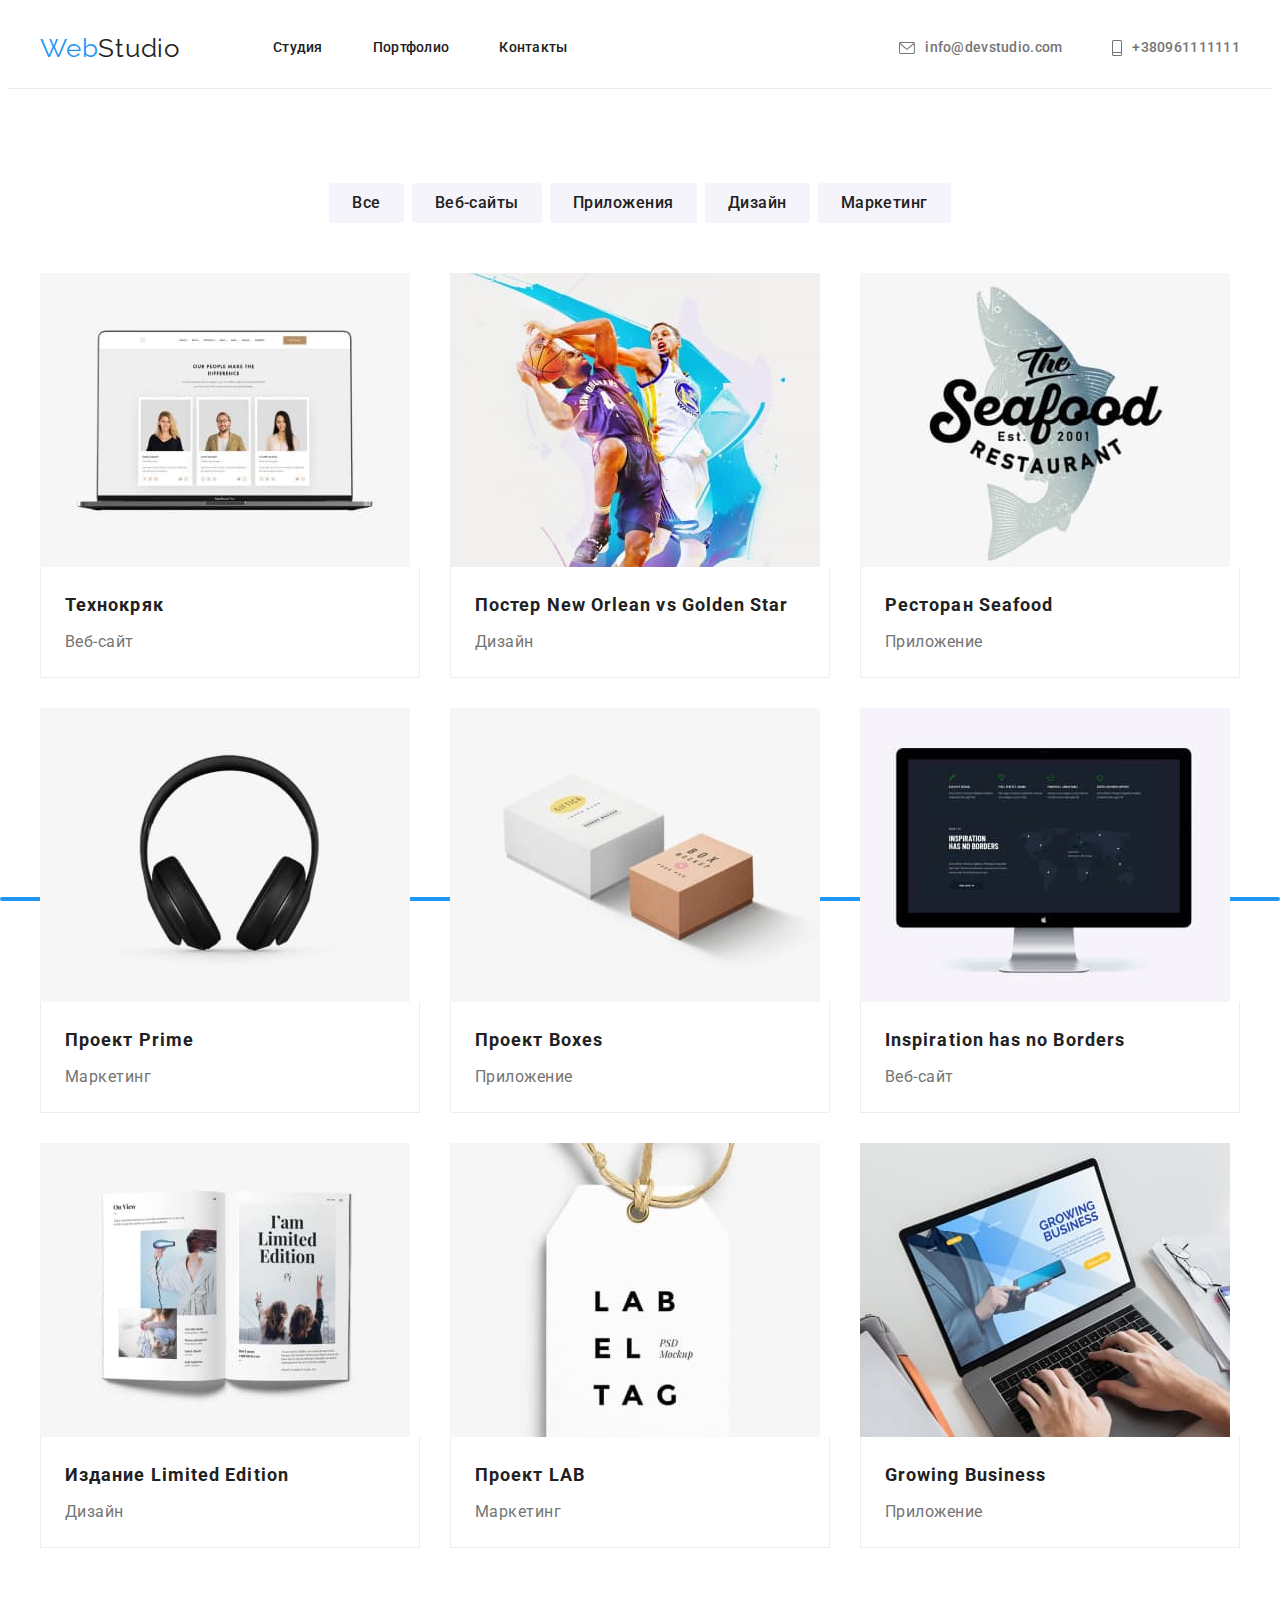
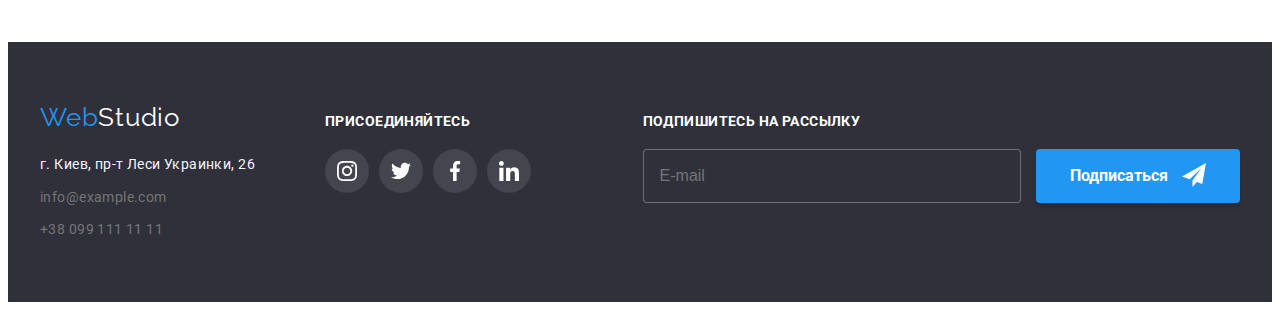
==== portfolio.html @ a168b012 "дз7,1" ====
<!DOCTYPE html>
<html lang="ru">

<head>
    <meta charset="UTF-8">
    <meta http-equiv="X-UA-Compatible" content="IE=edge">
    <meta name="viewport" content="width=device-width, initial-scale=1.0">
    <title>Document</title>
    <link rel="preconnect" href="https://fonts.googleapis.com">
    <link rel="preconnect" href="https://fonts.gstatic.com" crossorigin>
    <link
        href="https://fonts.googleapis.com/css2?family=Raleway:wght@700&family=Roboto:wght@400;500;700;900&display=swap"
        rel="stylesheet">
    <link rel="stylesheet" href="https://cdnjs.cloudflare.com/ajax/libs/modern-normalize/1.1.0/modern-normalize.min.css"
        integrity="sha512-wpPYUAdjBVSE4KJnH1VR1HeZfpl1ub8YT/NKx4PuQ5NmX2tKuGu6U/JRp5y+Y8XG2tV+wKQpNHVUX03MfMFn9Q=="
        crossorigin="anonymous" referrerpolicy="no-referrer" />
    <link rel="stylesheet" href="./css/main.min.css">

</head>

<body>
    <!--header-->
    <header class="header">
        <div class="container header-container">
            <a class="link logo header__logo" href="">Web<span class="logo-header">Studio</span></a>
            <nav class="nav">
                <ul class="list nav-list">
                    <li class="nav-list__item"><a class="link link-current nav-list__link" href="./index.html">Студия</a>
                    </li>
                    <li class="nav-list__item"><a class="link nav-list__link" href="./portfolio.html">Портфолио</a></li>
                    <li class="nav-list__item"><a class="link nav-list__link" href="">Контакты</a></li>
                </ul>
    
            </nav>
    
            <ul class="list header-contact">
                <li class="header-contact__item">
                    <a class="link header-contact__link nav-list__link" href="mailto:info@devstudio.com">
                        <svg class="header-contact__icon" width="16" height="12">
                            <use href="./images/icons4.svg#icon-konvert"></use>
                        </svg>
                        info@devstudio.com</a>
                </li>
                <li class="header-contact__item">
                    <a class="link header-contact__link nav-list__link" href="tel:+380961111111">
                        <svg class="header-contact__icon" width="10" height="16">
                            <use href="./images/icons4.svg#icon-mobile"></use>
                        </svg>
                        +380961111111
                    </a>
                </li>
            </ul>
    
        </div>
    
    
    
    </header>
    <main>
        <section class="section">
            <div class="container">
                <h1 class="visually-hidden">Примеры работ</h1>
                <ul class="list filters-list">
                    <li class="filters-item"><button class="filters-btn filters-current" type="button">Все</button></li>
                    <li class="filters-item"><button class="filters-btn" type="button">Веб-сайты</button></li>
                    <li class="filters-item"><button class="filters-btn" type="button">Приложения</button></li>
                    <li class="filters-item"><button class="filters-btn" type="button">Дизайн</button></li>
                    <li class="filters-item"><button class="filters-btn" type="button">Маркетинг</button></li>
                </ul>

                <h2 class="visually-hidden">Секция2</h2>
                <ul class="list card-set">
                    <li class="content-item item"><a class="content-link link" href="технокряк" target="_blank"
                            rel="noopener noreferrer">
                            <div class="content-div-text">
                                <img src="./images/portfolio/portfolio1.jpg" width="370" height="294" alt="фото">
                                <p class="content-img-text">
                                    Технокряк это современная площадка распространения коронавируса. Компании используют
                                    эту платформу для цифрового
                                    шпионажа и атак на защищённые сервера конкурентов.
                                </p>
                            </div>
                            <div class="content-border">
                                <h3 class="content-title">Технокряк</h3>
                                <p class="content-text">Веб-сайт</p>

                            </div>
                        </a>
                    </li>
                    <li class="content-item item"><a class="content-link link" href="" rel="noopener noreferrer">
                            <div class="content-div-text"><img src="./images/portfolio/portfolio2.jpg" width="370"
                                    height="294" alt="фото">
                                <p class="content-img-text">
                                    Технокряк это современная площадка распространения коронавируса. Компании используют
                                    эту платформу для цифрового
                                    шпионажа и атак на защищённые сервера конкурентов.
                                </p>
                            </div>
                            <div class="content-border">
                                <h3 class="content-title">Постер New Orlean vs Golden Star</h3>
                                <p class="content-text">Дизайн</p>
                            </div>
                        </a>
                    </li>
                    <li class="content-item item"><a class="content-link link" href="" rel="noopener noreferrer">
                            <div class="content-div-text"><img src="./images/portfolio/portfolio3.jpg" width="370"
                                    height="294" alt="фото">
                                <p class="content-img-text">
                                    Технокряк это современная площадка распространения коронавируса. Компании используют
                                    эту платформу для цифрового
                                    шпионажа и атак на защищённые сервера конкурентов.
                                </p>
                            </div>
                            <div class="content-border">
                                <h3 class="content-title">Ресторан Seafood</h3>
                                <p class="content-text">Приложение</p>
                            </div>
                        </a>
                    </li>
                    <li class="content-item item"><a class="content-link link" href="" rel="noopener noreferrer">
                            <div class="content-div-text"><img src="./images/portfolio/portfolio4.jpg" width="370"
                                    height="294" alt="фото">
                                <p class="content-img-text">
                                    Технокряк это современная площадка распространения коронавируса. Компании используют
                                    эту платформу для цифрового
                                    шпионажа и атак на защищённые сервера конкурентов.
                                </p>
                            </div>
                            <div class="content-border">
                                <h3 class="content-title">Проект Prime</h3>
                                <p class="content-text">Маркетинг</p>
                            </div>
                        </a>
                    </li>
                    <li class="content-item item"><a class="content-link link" href="" rel="noopener noreferrer">
                            <div class="content-div-text"><img src="./images/portfolio/portfolio5.jpg" width="370"
                                    height="294" alt="фото">
                                <p class="content-img-text">
                                    Технокряк это современная площадка распространения коронавируса. Компании используют
                                    эту платформу для цифрового
                                    шпионажа и атак на защищённые сервера конкурентов.
                                </p>
                            </div>
                            <div class="content-border">
                                <h3 class="content-title">Проект Boxes</h3>
                                <p class="content-text">Приложение</p>
                            </div>
                        </a>
                    </li>
                    <li class="content-item item"><a class="content-link link" href="" rel="noopener noreferrer">
                            <div class="content-div-text"><img src="./images/portfolio/portfolio6.jpg" width="370"
                                    height="294" alt="фото">
                                <p class="content-img-text">
                                    Технокряк это современная площадка распространения коронавируса. Компании используют
                                    эту платформу для цифрового
                                    шпионажа и атак на защищённые сервера конкурентов.
                                </p>
                            </div>
                            <div class="content-border">
                                <h3 class="content-title">Inspiration has no Borders</h3>
                                <p class="content-text">Веб-сайт</p>
                            </div>
                        </a>
                    </li>
                    <li class="content-item item"><a class="content-link link" href="" rel="noopener noreferrer">
                            <div class="content-div-text"><img src="./images/portfolio/portfolio7.jpg" width="370"
                                    height="294" alt="фото">
                                <p class="content-img-text">
                                    Технокряк это современная площадка распространения коронавируса. Компании используют
                                    эту платформу для цифрового
                                    шпионажа и атак на защищённые сервера конкурентов.
                                </p>
                            </div>
                            <div class="content-border">
                                <h3 class="content-title">Издание Limited Edition</h3>
                                <p class="content-text">Дизайн</p>
                            </div>
                        </a>
                    </li>

                    <li class="content-item item"><a class="content-link link" href="" rel="noopener noreferrer">
                            <div class="content-div-text"><img src="./images/portfolio/portfolio8.jpg" width="370"
                                    height="294" alt="фото">
                                <p class="content-img-text">
                                    Технокряк это современная площадка распространения коронавируса. Компании используют
                                    эту платформу для цифрового
                                    шпионажа и атак на защищённые сервера конкурентов.
                                </p>
                            </div>
                            <div class="content-border">
                                <h3 class="content-title">Проект LAB</h3>
                                <p class="content-text">Маркетинг</p>
                            </div>
                        </a>
                    </li>

                    <li class="content-item item"><a class="content-link link" href="" rel="noopener noreferrer">
                            <div class="content-div-text"><img src="./images/portfolio/portfolio9.jpg" width="370"
                                    height="294" alt="фото">
                                <p class="content-img-text">
                                    Технокряк это современная площадка распространения коронавируса. Компании используют
                                    эту платформу для цифрового
                                    шпионажа и атак на защищённые сервера конкурентов.
                                </p>
                            </div>
                            <div class="content-border">
                                <h3 class="content-title">Growing Business</h3>
                                <p class="content-text">Приложение</p>
                            </div>
                        </a>
                    </li>

                </ul>
            </div>
        </section>
    </main>
    <!--footer-->
<footer class="footer">
    <div class="container footer-container">
        <div class="footer-cont-item footer-logo">
            <a lang="en" class="link logo footer-logo__logo" href="">Web<span class="logo-footer">Studio</span></a>
            <address>
                <ul class="list footer-list">
                    <li class="footer-list__item">
                        <a class="link address-link" href="https://goo.gl/maps/b7xZdsc4mBQCYQPf6" target="_blank"
                            rel="noopener noreferrer">г. Киев,
                            пр-т Леси Украинки, 26</a>
                    </li>
                    <li class="footer-list__item">
                        <a class="link footer-list__link" href="mailto:info@example.com">info@example.com</a>
                    </li>
                    <li class="footer-list__item">
                        <a class="link footer-list__link" href="tel:+380991111111">+38 099 111 11 11</a>
                    </li>
                </ul>
            </address>
        </div>
        <div class="footer-cont-item footer-icons">
            <h3 class="footer-icons__title">ПРИСОЕДИНЯЙТЕСЬ</h3>
            <ul class="team-list list">
                <li class="team-list__item">
                    <a href="" class="team-list__link" target="_blank" rel="noopener noreferrer">
                        <svg class="team-list__icon" width="20" height="20">
                            <use href="./images/icons.svg#icon-instagram"></use>
                        </svg>

                    </a>
                </li>
                <li class="team-list__item">
                    <a href="" class="team-list__link" target="_blank" rel="noopener noreferrer">
                        <svg class="team-list__icon" width="20" height="20">
                            <use href="./images/icons.svg#icon-twitter"></use>
                        </svg>

                    </a>
                </li>
                <li class="team-list__item">
                    <a href="" class="team-list__link" target="_blank" rel="noopener noreferrer">
                        <svg class="team-list__icon" width="20" height="20">
                            <use href="./images/icons.svg#icon-facebook"></use>
                        </svg>
                    </a>
                </li>
                <li class="team-list__item">
                    <a href="" class="team-list__link" target="_blank" rel="noopener noreferrer">
                        <svg class="team-list__icon" width="20" height="20">
                            <use href="./images/icons.svg#icon-linkedin"></use>
                        </svg>
                    </a>
                </li>
            </ul>

        </div>
        <div class="footer-cont-item">
            <p class="footer-text-form">подпишитесь на рассылку</p>
            <form>
                <input class="footer-input" type="text" name="mail" placeholder="E-mail" id="footer-email">
                <button class="button main-btn" type="submit" name="Подписаться">
                    Подписаться
                    <svg class="footer-form-icon">
                        <use href="./images/icons9.svg#icon-icon-send"></use>
                    </svg>
                </button>
            </form>

        </div>
    </div>

</footer>

</body>

</html>
---- css/main.min.css ----
:root{--first-color: #212121;--accent-color: #2196f3;--second-color: #757575;--other-color: #ffffff;--btn-color: #188ce8;--main-color: #2f303a;--filters-color: #f5f4fa;--icon-color: #afb1b8;--white-rgvn: rgba(255, 255, 255, 0.1);--transition: 250ms cubic-bezier(0.4, 0, 0.2, 1);--plaseholder-color: rgba(117, 117, 117, 0.5)}body{font-family:"Roboto", sans-serif;color:var(--second-color);font-size:14px;line-height:1.71;letter-spacing:0.03em}p,h1,h2,h3,h4,h5,h6{margin:0}ul{margin:0;padding:0}img{display:block;height:auto}.button{cursor:pointer}address{font-style:normal}.list{list-style:none}.link{text-decoration:none;color:inherit}.logo{font-family:"Raleway";font-size:26px;line-height:1.19;letter-spacing:0.03em;color:var(--accent-color);display:block}.header__logo{margin-right:93px}.logo-header{color:var(--first-color)}.logo-footer{color:var(--other-color)}.nav-list__item:not(:last-child){margin-right:50px}.nav-list{color:var(--first-color)}.nav-list{display:flex}.header{border-bottom:1px solid #ececec}.header-container{display:flex;align-items:center}.header-contact{display:flex;margin-left:auto}.header-contact__item:not(:last-child){margin-right:50px}.header-contact__icon{margin-right:10px;fill:currentColor}.nav-list__link{font-weight:500;line-height:1.14;letter-spacing:0.02em;padding-top:32px;padding-bottom:32px;display:flex;align-items:center}.nav-list__link:hover,.nav-list__link:focus .link-current{color:var(--accent-color);position:relative}.link-current::after{content:" ";width:100%;height:4px;border-radius:2px;position:absolute;background-color:var(--accent-color);left:0;bottom:-1px}.container{width:1200px;padding-left:15px;padding-right:15px;margin:0 auto}.visually-hidden{position:absolute;white-space:nowrap;width:1px;height:1px;overflow:hidden;border:0;padding:0;clip:rect(0 0 0 0);clip-path:inset(50%);margin:-1px}.hero{background:var(--main-color);text-align:center;padding-top:200px;padding-bottom:200px;background-image:linear-gradient(rgba(47,48,58,0.4), rgba(47,48,58,0.4)),url(../images/button.jpg);background-repeat:no-repeat;background-position:center;background-size:cover;max-width:1600px;margin-right:auto;margin-left:auto}.main-title{font-weight:900;font-size:44px;line-height:1.36;color:var(--other-color);text-transform:uppercase;margin-bottom:30px;max-width:696px;letter-spacing:0.06em;margin-left:auto;margin-right:auto}.main-btn{font-family:"Roboto";font-weight:700;font-size:16px;line-height:1.88;color:var(--other-color);background-color:var(--accent-color);cursor:pointer;border-radius:4px;padding:10px 32px;min-width:200px;border-color:transparent;box-shadow:0px 4px 4px rgba(0,0,0,0.15);transition:background-color var(--transition)}.main-btn:hover,.main-btn:focus{background-color:var(--btn-color)}.section{padding-top:94px;padding-bottom:94px}.card-set__title{font-size:14px;line-height:1.14;text-transform:uppercase;color:var(--first-color);font-weight:700;margin-bottom:10px}.card-set__item{flex-basis:calc(100% / 4 - 30px)}.hero-icons{border-radius:4px;height:120px;background:var(--filters-color);margin-bottom:30px;display:flex;justify-content:center;align-items:center}.item{margin-left:30px;margin-top:30px}.pre-about{padding-top:0px}.pre-about__item{flex-basis:calc(100% / 3 - 30px);position:relative}.pre-about-div__text{font-weight:700;line-height:calc(16 / 14);color:var(--other-color);text-transform:uppercase;text-align:center}.pre-about-div{width:100%;height:70px;display:flex;background-color:rgba(47,48,58,0.8);justify-content:center;align-items:center;position:absolute;bottom:0}.pre-about__title{font-size:36px;line-height:1.17;color:var(--first-color);text-align:center;margin-bottom:50px}.pre-about__list{display:flex;flex-wrap:wrap;margin-left:-30px;margin-top:-30px}.section-title{font-size:36px;line-height:1.17;color:var(--first-color);text-align:center;margin-bottom:50px}.team{background-color:var(--filters-color)}.team-border__title{font-size:16px;line-height:1.19;text-align:center;color:var(--first-color);margin-bottom:10px}.team_list__item{box-shadow:0px 1px 3px rgba(0,0,0,0.12),0px 1px 1px rgba(0,0,0,0.14),0px 2px 1px rgba(0,0,0,0.2);border-radius:0px 0px 4px 4px;background:var(--other-color);flex-basis:calc(100% / 4 - 30px)}.team-border__text{line-height:1.19;text-align:center;margin-bottom:16px}.team-border{padding-top:30px;padding-bottom:30px}.team-list__icon{fill:currentColor}.team-list__link{width:44px;height:44px;background-color:var(--other-color);display:flex;justify-content:center;align-items:center;border-radius:50%;color:var(--icon-color);background-color:var(--white-rgvn)}.team-list__link:hover,.team-list__link:focus{background-color:#2196f3}.team-list__link:hover+.social-icon,.team-list__link:focus+.social-icon{fill:#ffffff}.team-list{display:flex;justify-content:center}.team-list__item+.team-list__item{margin-left:10px}.team__list{display:flex;flex-wrap:wrap;margin-left:-30px;margin-top:-30px}.team-title{font-size:36px;line-height:1.17;color:var(--first-color);text-align:center;margin-bottom:50px}.clients__link{height:92px;border-color:var(--icon-color);border-radius:4px;border-width:1px;border-style:solid;display:flex;justify-content:center;align-items:center;color:var(--icon-color)}.clients__link:hover,.clients__link:focus{color:var(--accent-color)}.clients__link:hover,.clients__link:focus{border-color:var(--accent-color)}.clients__list{display:flex}.clients__svg{fill:currentColor;width:106px;height:60px}.clients__item{flex-basis:calc(100% / 6 - 30px)}.clients__title{font-size:36px;line-height:1.17;color:var(--first-color);text-align:center;margin-bottom:50px}.clients-list{display:flex;flex-wrap:wrap;margin-left:-30px;margin-top:-30px}.footer{background-color:var(--main-color);padding-top:60px;padding-bottom:60px}.logo-footer{color:var(--other-color)}.footer .logo{margin-bottom:20px}.footer-cont-item:not(:last-child){margin-right:70px}.footer-cont-item:last-child{margin-left:auto}.footer-list__item:not(:last-child){margin-bottom:9px}.address-link{color:var(--filters-color)}.address-link:hover,.address-link:focus{color:var(--btn-color)}.footer-list__link{color:var(--second-color)}.footer-list__link:hover,.footer-list__link:focus .filters-current{color:var(--accent-color)}.footer .team-list__link{color:var(--other-color)}.footer-icons__title{color:#ffffff;margin-bottom:20px;font-size:14px;line-height:16px}.footer-container{display:flex;align-items:baseline}.footer-form{display:flex;justify-content:flex-end;margin-left:93px;flex-grow:1}.footer-text-form{font-weight:700;font-size:14px;line-height:calc(16 / 14);color:var(--other-color);margin-bottom:20px;text-transform:uppercase}.footer-input{border-radius:4px;border:1px solid rgba(255,255,255,0.3);font-weight:400;font-size:16px;line-height:calc(20 / 16);color:rgba(255,255,255,0.6);background-color:var(--main-color);outline:none;width:358px;height:50px;margin-right:12px;padding-left:16px}.footer-input:hover,.footer-input:focus{border-color:var(--accent-color)}.footer-form-icon{width:24px;height:24px;margin-left:10px;margin-bottom:-6px}.backdrop{position:absolute;top:0;width:100vw;height:100vh;background-color:rgba(0,0,0,0.2);transition:opacity var(--transition),visibility var(--transition)}.modal{width:528px;min-height:581px;background-color:var(--other-color);border-radius:5px;position:absolute;top:50%;left:50%;transform:translate(-50%, -50%);transition:transform var(--transition);padding:40px}.modal-svg{width:11px;height:11px;display:flex;align-items:center;justify-content:center;transition:color var(--transition)}.modal-close{width:30px;height:30px;border-radius:50%;border:1px solid rgba(0,0,0,0.1);background-color:var(--other-color);display:flex;align-items:center;justify-content:center;position:absolute;top:8px;right:8px}.modal-close:hover,.modal-close:focus .modal-svg{fill:var(--accent-color)}.backdrop.is-hidden{opacity:0;pointer-events:none;visibility:hidden}.backdrop.is-hidden .modal{transform:translate(-50%, -50%) scale(0)}.modal-title{font-size:20px;line-height:23px;text-align:center;letter-spacing:0.03em;color:#212121;font-weight:bold;margin-bottom:12px}.form-input{width:100%;height:40px;border:1px solid rgba(33,33,33,0.2);border-radius:4px;padding-left:42px;transition:border-color var(--transition)}.form-input:hover,.form-input:focus{border:1px solid var(--accent-color)}.form-input:focus,.form-input:hover+.input-icon{fill:var(--accent-color)}.form-field :not(:last-child){margin-bottom:12px}.form-field-wrapper{margin-bottom:20px}.form-text{width:100%;height:120px;border:1px solid rgba(33,33,33,0.2);border-radius:4px;padding:12px 16px;resize:none}.form-text:focus,.form-text:hover{border-color:var(--accent-color)}.form-text::placeholder{color:var(--plaseholder-color)}.input-text{display:block;font-weight:400;font-size:12px;line-height:calc(14 / 12);color:var(--second-color);margin-bottom:4px}.input-wrap{position:relative}.input-icon{position:absolute;left:14px;top:40%;transform:translateY(-50%);transition:fill var(--transition)}.form-policy{margin-bottom:30px}.check-text{font-size:14px;line-height:1.7;color:var(--second-color);display:flex;align-items:center;justify-content:center;cursor:pointer}.check-text .span-check{width:15px;height:15px;border:2px solid #000;border-radius:2px;margin-right:7px;display:flex;align-items:center;justify-content:center}.span-check:hover,.span-check:focus{fill:var(--transition)}.policy-icon{fill:transparent}.policy-check:checked+.check-text .span-check{border:2px solid var(--accent-color);background-color:var(--accent-color)}.policy-check:checked+.check-text .policy-icon{fill:var(--other-color)}.policy-check:hover+.check-text .span-check,.policy-check:focus+.check-text .span-check{border:2px solid var(--accent-color)}.modal-link{border-bottom:1px solid var(--btn-color);color:var(--btn-color);margin-left:3px}.modal-button{display:flex;justify-content:center;align-items:center}.button-modal{margin-left:auto;margin-right:auto;display:block}.filters-btn{font-family:"Roboto";font-weight:500;font-size:16px;line-height:1.62;text-align:center;letter-spacing:0.03em;color:var(--first-color);background:#f5f4fa;border-radius:4px;border:1px solid transparent;padding:6px 22px}.filters-btn:hover,.filters-btn:focus .filters-current{box-shadow:0px 3px 1px rgba(0,0,0,0.1),0px 1px 2px rgba(0,0,0,0.08),0px 2px 2px rgba(0,0,0,0.12);color:var(--other-color);background-color:var(--accent-color)}.filters-list{margin-bottom:50px;display:flex;justify-content:center}.filters-item:not(:last-child){margin-right:8px}.content-link{display:flex;flex-direction:column}.content-link:hover,.content-link:focus{box-shadow:1px 4px 6px rgba(0,0,0,0.16),0 4px 4px rgba(0,0,0,0.06),0 1px 1px rgba(0,0,0,0.12)}.content-item{flex-basis:calc(100% / 3 - 30px)}.content-item:hover .content-img-text{transform:translateY(0)}.content-border{background:var(--other-color);border-left:1px solid #eeeeee;border-right:1px solid #eeeeee;border-bottom:1px solid #eeeeee;padding-top:20px;padding-bottom:20px;padding-right:24px;padding-left:24px}.content-title{font-weight:700;font-size:18px;line-height:2;letter-spacing:0.06em;color:var(--first-color);margin-bottom:4px}.content-text{font-style:normal;font-size:16px;line-height:1.87;letter-spacing:0.03em;color:var(--second-color);list-style:none}.content-img-text{position:absolute;top:0;left:0;padding-top:63px;padding-left:24px;font-size:18px;width:322px;line-height:calc(28 / 18);background-color:rgba(33,150,243,0.9);color:var(--other-color);height:100%;transform:translateY(100%);transition:250ms}.content-div-text{position:relative;overflow:hidden;width:100%;height:100%;top:0;left:0}.card-set{display:flex;flex-wrap:wrap;margin-left:-30px;margin-top:-30px}
/*# sourceMappingURL=main.min.css.map */
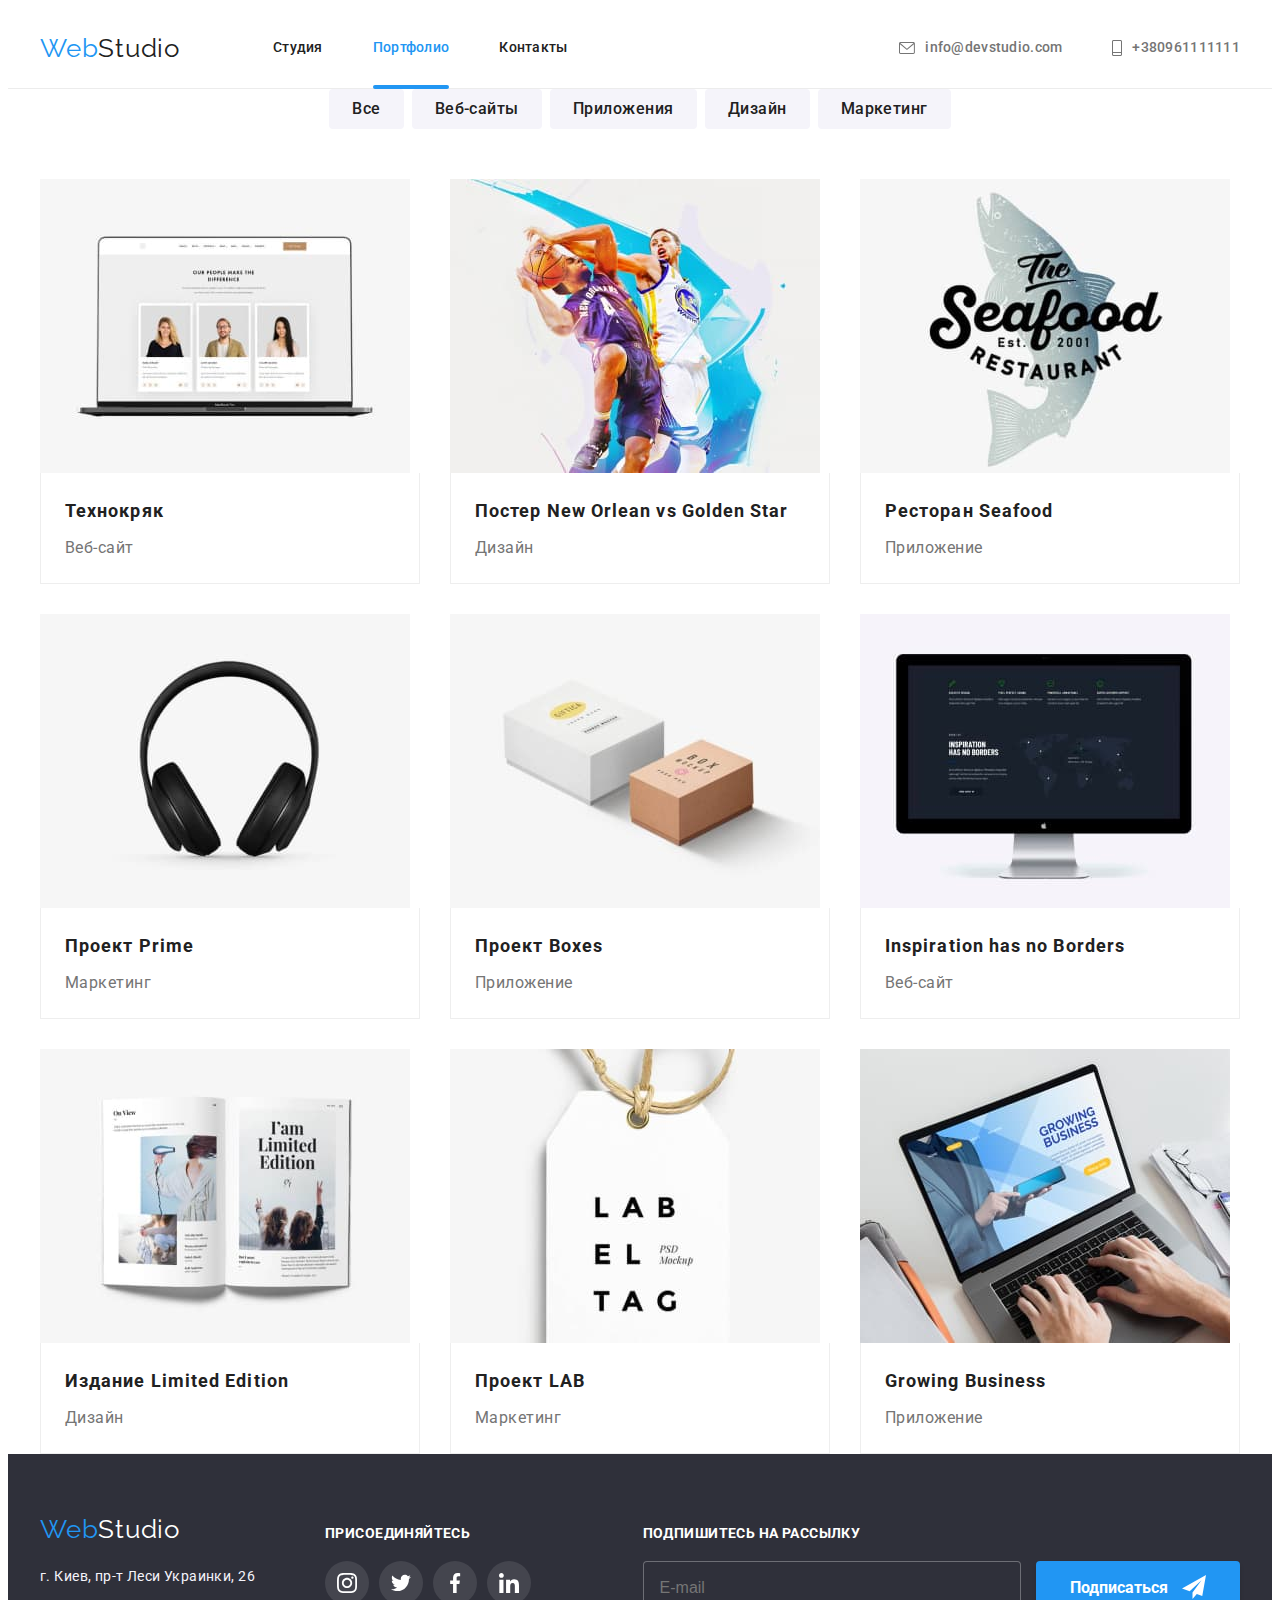
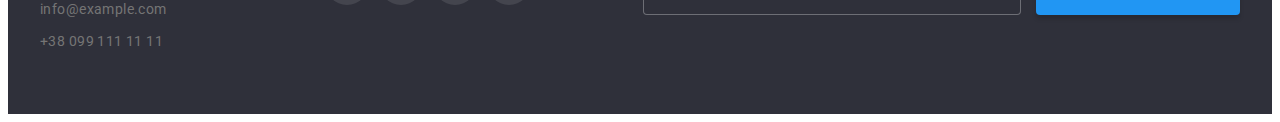
==== commit 41a4eb54: "dz7,2" ====
--- a/portfolio.html
+++ b/portfolio.html
@@ -25,9 +25,9 @@
             <a class="link logo header__logo" href="">Web<span class="logo-header">Studio</span></a>
             <nav class="nav">
                 <ul class="list nav-list">
-                    <li class="nav-list__item"><a class="link link-current nav-list__link" href="./index.html">Студия</a>
-                    </li>
-                    <li class="nav-list__item"><a class="link nav-list__link" href="./portfolio.html">Портфолио</a></li>
+                    <li class="nav-list__item"><a class="link nav-list__link" href="./index.html">Студия</a>
+                    </li>
+                    <li class="nav-list__item"><a class="link nav-list__link link-current" href="./portfolio.html">Портфолио</a></li>
                     <li class="nav-list__item"><a class="link nav-list__link" href="">Контакты</a></li>
                 </ul>
     
--- a/css/main.min.css
+++ b/css/main.min.css
@@ -1,2 +1,2 @@
-:root{--first-color: #212121;--accent-color: #2196f3;--second-color: #757575;--other-color: #ffffff;--btn-color: #188ce8;--main-color: #2f303a;--filters-color: #f5f4fa;--icon-color: #afb1b8;--white-rgvn: rgba(255, 255, 255, 0.1);--transition: 250ms cubic-bezier(0.4, 0, 0.2, 1);--plaseholder-color: rgba(117, 117, 117, 0.5)}body{font-family:"Roboto", sans-serif;color:var(--second-color);font-size:14px;line-height:1.71;letter-spacing:0.03em}p,h1,h2,h3,h4,h5,h6{margin:0}ul{margin:0;padding:0}img{display:block;height:auto}.button{cursor:pointer}address{font-style:normal}.list{list-style:none}.link{text-decoration:none;color:inherit}.logo{font-family:"Raleway";font-size:26px;line-height:1.19;letter-spacing:0.03em;color:var(--accent-color);display:block}.header__logo{margin-right:93px}.logo-header{color:var(--first-color)}.logo-footer{color:var(--other-color)}.nav-list__item:not(:last-child){margin-right:50px}.nav-list{color:var(--first-color)}.nav-list{display:flex}.header{border-bottom:1px solid #ececec}.header-container{display:flex;align-items:center}.header-contact{display:flex;margin-left:auto}.header-contact__item:not(:last-child){margin-right:50px}.header-contact__icon{margin-right:10px;fill:currentColor}.nav-list__link{font-weight:500;line-height:1.14;letter-spacing:0.02em;padding-top:32px;padding-bottom:32px;display:flex;align-items:center}.nav-list__link:hover,.nav-list__link:focus .link-current{color:var(--accent-color);position:relative}.link-current::after{content:" ";width:100%;height:4px;border-radius:2px;position:absolute;background-color:var(--accent-color);left:0;bottom:-1px}.container{width:1200px;padding-left:15px;padding-right:15px;margin:0 auto}.visually-hidden{position:absolute;white-space:nowrap;width:1px;height:1px;overflow:hidden;border:0;padding:0;clip:rect(0 0 0 0);clip-path:inset(50%);margin:-1px}.hero{background:var(--main-color);text-align:center;padding-top:200px;padding-bottom:200px;background-image:linear-gradient(rgba(47,48,58,0.4), rgba(47,48,58,0.4)),url(../images/button.jpg);background-repeat:no-repeat;background-position:center;background-size:cover;max-width:1600px;margin-right:auto;margin-left:auto}.main-title{font-weight:900;font-size:44px;line-height:1.36;color:var(--other-color);text-transform:uppercase;margin-bottom:30px;max-width:696px;letter-spacing:0.06em;margin-left:auto;margin-right:auto}.main-btn{font-family:"Roboto";font-weight:700;font-size:16px;line-height:1.88;color:var(--other-color);background-color:var(--accent-color);cursor:pointer;border-radius:4px;padding:10px 32px;min-width:200px;border-color:transparent;box-shadow:0px 4px 4px rgba(0,0,0,0.15);transition:background-color var(--transition)}.main-btn:hover,.main-btn:focus{background-color:var(--btn-color)}.section{padding-top:94px;padding-bottom:94px}.card-set__title{font-size:14px;line-height:1.14;text-transform:uppercase;color:var(--first-color);font-weight:700;margin-bottom:10px}.card-set__item{flex-basis:calc(100% / 4 - 30px)}.hero-icons{border-radius:4px;height:120px;background:var(--filters-color);margin-bottom:30px;display:flex;justify-content:center;align-items:center}.item{margin-left:30px;margin-top:30px}.pre-about{padding-top:0px}.pre-about__item{flex-basis:calc(100% / 3 - 30px);position:relative}.pre-about-div__text{font-weight:700;line-height:calc(16 / 14);color:var(--other-color);text-transform:uppercase;text-align:center}.pre-about-div{width:100%;height:70px;display:flex;background-color:rgba(47,48,58,0.8);justify-content:center;align-items:center;position:absolute;bottom:0}.pre-about__title{font-size:36px;line-height:1.17;color:var(--first-color);text-align:center;margin-bottom:50px}.pre-about__list{display:flex;flex-wrap:wrap;margin-left:-30px;margin-top:-30px}.section-title{font-size:36px;line-height:1.17;color:var(--first-color);text-align:center;margin-bottom:50px}.team{background-color:var(--filters-color)}.team-border__title{font-size:16px;line-height:1.19;text-align:center;color:var(--first-color);margin-bottom:10px}.team_list__item{box-shadow:0px 1px 3px rgba(0,0,0,0.12),0px 1px 1px rgba(0,0,0,0.14),0px 2px 1px rgba(0,0,0,0.2);border-radius:0px 0px 4px 4px;background:var(--other-color);flex-basis:calc(100% / 4 - 30px)}.team-border__text{line-height:1.19;text-align:center;margin-bottom:16px}.team-border{padding-top:30px;padding-bottom:30px}.team-list__icon{fill:currentColor}.team-list__link{width:44px;height:44px;background-color:var(--other-color);display:flex;justify-content:center;align-items:center;border-radius:50%;color:var(--icon-color);background-color:var(--white-rgvn)}.team-list__link:hover,.team-list__link:focus{background-color:#2196f3}.team-list__link:hover+.social-icon,.team-list__link:focus+.social-icon{fill:#ffffff}.team-list{display:flex;justify-content:center}.team-list__item+.team-list__item{margin-left:10px}.team__list{display:flex;flex-wrap:wrap;margin-left:-30px;margin-top:-30px}.team-title{font-size:36px;line-height:1.17;color:var(--first-color);text-align:center;margin-bottom:50px}.clients__link{height:92px;border-color:var(--icon-color);border-radius:4px;border-width:1px;border-style:solid;display:flex;justify-content:center;align-items:center;color:var(--icon-color)}.clients__link:hover,.clients__link:focus{color:var(--accent-color)}.clients__link:hover,.clients__link:focus{border-color:var(--accent-color)}.clients__list{display:flex}.clients__svg{fill:currentColor;width:106px;height:60px}.clients__item{flex-basis:calc(100% / 6 - 30px)}.clients__title{font-size:36px;line-height:1.17;color:var(--first-color);text-align:center;margin-bottom:50px}.clients-list{display:flex;flex-wrap:wrap;margin-left:-30px;margin-top:-30px}.footer{background-color:var(--main-color);padding-top:60px;padding-bottom:60px}.logo-footer{color:var(--other-color)}.footer .logo{margin-bottom:20px}.footer-cont-item:not(:last-child){margin-right:70px}.footer-cont-item:last-child{margin-left:auto}.footer-list__item:not(:last-child){margin-bottom:9px}.address-link{color:var(--filters-color)}.address-link:hover,.address-link:focus{color:var(--btn-color)}.footer-list__link{color:var(--second-color)}.footer-list__link:hover,.footer-list__link:focus .filters-current{color:var(--accent-color)}.footer .team-list__link{color:var(--other-color)}.footer-icons__title{color:#ffffff;margin-bottom:20px;font-size:14px;line-height:16px}.footer-container{display:flex;align-items:baseline}.footer-form{display:flex;justify-content:flex-end;margin-left:93px;flex-grow:1}.footer-text-form{font-weight:700;font-size:14px;line-height:calc(16 / 14);color:var(--other-color);margin-bottom:20px;text-transform:uppercase}.footer-input{border-radius:4px;border:1px solid rgba(255,255,255,0.3);font-weight:400;font-size:16px;line-height:calc(20 / 16);color:rgba(255,255,255,0.6);background-color:var(--main-color);outline:none;width:358px;height:50px;margin-right:12px;padding-left:16px}.footer-input:hover,.footer-input:focus{border-color:var(--accent-color)}.footer-form-icon{width:24px;height:24px;margin-left:10px;margin-bottom:-6px}.backdrop{position:absolute;top:0;width:100vw;height:100vh;background-color:rgba(0,0,0,0.2);transition:opacity var(--transition),visibility var(--transition)}.modal{width:528px;min-height:581px;background-color:var(--other-color);border-radius:5px;position:absolute;top:50%;left:50%;transform:translate(-50%, -50%);transition:transform var(--transition);padding:40px}.modal-svg{width:11px;height:11px;display:flex;align-items:center;justify-content:center;transition:color var(--transition)}.modal-close{width:30px;height:30px;border-radius:50%;border:1px solid rgba(0,0,0,0.1);background-color:var(--other-color);display:flex;align-items:center;justify-content:center;position:absolute;top:8px;right:8px}.modal-close:hover,.modal-close:focus .modal-svg{fill:var(--accent-color)}.backdrop.is-hidden{opacity:0;pointer-events:none;visibility:hidden}.backdrop.is-hidden .modal{transform:translate(-50%, -50%) scale(0)}.modal-title{font-size:20px;line-height:23px;text-align:center;letter-spacing:0.03em;color:#212121;font-weight:bold;margin-bottom:12px}.form-input{width:100%;height:40px;border:1px solid rgba(33,33,33,0.2);border-radius:4px;padding-left:42px;transition:border-color var(--transition)}.form-input:hover,.form-input:focus{border:1px solid var(--accent-color)}.form-input:focus,.form-input:hover+.input-icon{fill:var(--accent-color)}.form-field :not(:last-child){margin-bottom:12px}.form-field-wrapper{margin-bottom:20px}.form-text{width:100%;height:120px;border:1px solid rgba(33,33,33,0.2);border-radius:4px;padding:12px 16px;resize:none}.form-text:focus,.form-text:hover{border-color:var(--accent-color)}.form-text::placeholder{color:var(--plaseholder-color)}.input-text{display:block;font-weight:400;font-size:12px;line-height:calc(14 / 12);color:var(--second-color);margin-bottom:4px}.input-wrap{position:relative}.input-icon{position:absolute;left:14px;top:40%;transform:translateY(-50%);transition:fill var(--transition)}.form-policy{margin-bottom:30px}.check-text{font-size:14px;line-height:1.7;color:var(--second-color);display:flex;align-items:center;justify-content:center;cursor:pointer}.check-text .span-check{width:15px;height:15px;border:2px solid #000;border-radius:2px;margin-right:7px;display:flex;align-items:center;justify-content:center}.span-check:hover,.span-check:focus{fill:var(--transition)}.policy-icon{fill:transparent}.policy-check:checked+.check-text .span-check{border:2px solid var(--accent-color);background-color:var(--accent-color)}.policy-check:checked+.check-text .policy-icon{fill:var(--other-color)}.policy-check:hover+.check-text .span-check,.policy-check:focus+.check-text .span-check{border:2px solid var(--accent-color)}.modal-link{border-bottom:1px solid var(--btn-color);color:var(--btn-color);margin-left:3px}.modal-button{display:flex;justify-content:center;align-items:center}.button-modal{margin-left:auto;margin-right:auto;display:block}.filters-btn{font-family:"Roboto";font-weight:500;font-size:16px;line-height:1.62;text-align:center;letter-spacing:0.03em;color:var(--first-color);background:#f5f4fa;border-radius:4px;border:1px solid transparent;padding:6px 22px}.filters-btn:hover,.filters-btn:focus .filters-current{box-shadow:0px 3px 1px rgba(0,0,0,0.1),0px 1px 2px rgba(0,0,0,0.08),0px 2px 2px rgba(0,0,0,0.12);color:var(--other-color);background-color:var(--accent-color)}.filters-list{margin-bottom:50px;display:flex;justify-content:center}.filters-item:not(:last-child){margin-right:8px}.content-link{display:flex;flex-direction:column}.content-link:hover,.content-link:focus{box-shadow:1px 4px 6px rgba(0,0,0,0.16),0 4px 4px rgba(0,0,0,0.06),0 1px 1px rgba(0,0,0,0.12)}.content-item{flex-basis:calc(100% / 3 - 30px)}.content-item:hover .content-img-text{transform:translateY(0)}.content-border{background:var(--other-color);border-left:1px solid #eeeeee;border-right:1px solid #eeeeee;border-bottom:1px solid #eeeeee;padding-top:20px;padding-bottom:20px;padding-right:24px;padding-left:24px}.content-title{font-weight:700;font-size:18px;line-height:2;letter-spacing:0.06em;color:var(--first-color);margin-bottom:4px}.content-text{font-style:normal;font-size:16px;line-height:1.87;letter-spacing:0.03em;color:var(--second-color);list-style:none}.content-img-text{position:absolute;top:0;left:0;padding-top:63px;padding-left:24px;font-size:18px;width:322px;line-height:calc(28 / 18);background-color:rgba(33,150,243,0.9);color:var(--other-color);height:100%;transform:translateY(100%);transition:250ms}.content-div-text{position:relative;overflow:hidden;width:100%;height:100%;top:0;left:0}.card-set{display:flex;flex-wrap:wrap;margin-left:-30px;margin-top:-30px}
+:root{--first-color: #212121;--accent-color: #2196f3;--second-color: #757575;--other-color: #ffffff;--btn-color: #188ce8;--main-color: #2f303a;--filters-color: #f5f4fa;--icon-color: #afb1b8;--white-rgvn: rgba(255, 255, 255, 0.1);--transition: 250ms cubic-bezier(0.4, 0, 0.2, 1);--plaseholder-color: rgba(117, 117, 117, 0.5)}body{font-family:"Roboto", sans-serif;color:var(--second-color);font-size:14px;line-height:1.71;letter-spacing:0.03em}p,h1,h2,h3,h4,h5,h6{margin:0}ul{margin:0;padding:0}img{display:block;height:auto}.button{cursor:pointer}address{font-style:normal}.list{list-style:none}.link{text-decoration:none;color:inherit}.logo{font-family:"Raleway";font-size:26px;line-height:1.19;letter-spacing:0.03em;color:var(--accent-color);display:block}.header__logo{margin-right:93px}.logo-header{color:var(--first-color)}.logo-footer{color:var(--other-color)}.nav-list__item:not(:last-child){margin-right:50px}.nav-list{color:var(--first-color)}.nav-list{display:flex}.header{border-bottom:1px solid #ececec}.header-container{display:flex;align-items:center}.header-contact{display:flex;margin-left:auto}.header-contact__item:not(:last-child){margin-right:50px}.header-contact__icon{margin-right:10px;fill:currentColor}.nav-list__link{font-weight:500;line-height:1.14;letter-spacing:0.02em;padding-top:32px;padding-bottom:32px;display:flex;align-items:center;transition:color var(--transition)}.nav-list__link:hover,.nav-list__link:focus{color:var(--accent-color)}.nav-list__link.link-current{color:var(--accent-color);position:relative}.link-current::after{content:" ";width:100%;height:4px;border-radius:2px;position:absolute;background-color:var(--accent-color);left:0;bottom:-1px}.container{width:1200px;padding-left:15px;padding-right:15px;margin:0 auto}.visually-hidden{position:absolute;white-space:nowrap;width:1px;height:1px;overflow:hidden;border:0;padding:0;clip:rect(0 0 0 0);clip-path:inset(50%);margin:-1px}.hero{background:var(--main-color);text-align:center;padding-top:200px;padding-bottom:200px;background-image:linear-gradient(rgba(47,48,58,0.4), rgba(47,48,58,0.4)),url(../images/button.jpg);background-repeat:no-repeat;background-position:center;background-size:cover;max-width:1600px;margin-right:auto;margin-left:auto}.main-title{font-weight:900;font-size:44px;line-height:1.36;color:var(--other-color);text-transform:uppercase;margin-bottom:30px;max-width:696px;letter-spacing:0.06em;margin-left:auto;margin-right:auto}.main-btn{font-family:"Roboto";font-weight:700;font-size:16px;line-height:1.88;color:var(--other-color);background-color:var(--accent-color);cursor:pointer;border-radius:4px;padding:10px 32px;min-width:200px;border-color:transparent;box-shadow:0px 4px 4px rgba(0,0,0,0.15);transition:background-color var(--transition)}.main-btn:hover,.main-btn:focus{background-color:var(--btn-color)}.card-set__title{font-size:14px;line-height:1.14;text-transform:uppercase;color:var(--first-color);font-weight:700;margin-bottom:10px}.card-set__item{flex-basis:calc(100% / 4 - 30px)}.hero-icons{border-radius:4px;height:120px;background:var(--filters-color);margin-bottom:30px;display:flex;justify-content:center;align-items:center}.item{margin-left:30px;margin-top:30px}.pre-about{padding-top:0px}.pre-about__item{flex-basis:calc(100% / 3 - 30px);position:relative}.pre-about-div__text{font-weight:700;line-height:calc(16 / 14);color:var(--other-color);text-transform:uppercase;text-align:center}.pre-about-div{width:100%;height:70px;display:flex;background-color:rgba(47,48,58,0.8);justify-content:center;align-items:center;position:absolute;bottom:0}.pre-about__title{font-size:36px;line-height:1.17;color:var(--first-color);text-align:center;margin-bottom:50px}.pre-about__list{display:flex;flex-wrap:wrap;margin-left:-30px;margin-top:-30px}.team{background-color:var(--filters-color)}.team-border__title{font-size:16px;line-height:1.19;text-align:center;color:var(--first-color);margin-bottom:10px}.team_list__item{box-shadow:0px 1px 3px rgba(0,0,0,0.12),0px 1px 1px rgba(0,0,0,0.14),0px 2px 1px rgba(0,0,0,0.2);border-radius:0px 0px 4px 4px;background:var(--other-color);flex-basis:calc(100% / 4 - 30px)}.team-border__text{line-height:1.19;text-align:center;margin-bottom:16px}.team-border{padding-top:30px;padding-bottom:30px}.team-list__icon{fill:currentColor}.team-list__link{width:44px;height:44px;background-color:var(--other-color);display:flex;justify-content:center;align-items:center;border-radius:50%;color:var(--icon-color);background-color:var(--white-rgvn)}.team-list__link:hover,.team-list__link:focus{background-color:#2196f3}.team-list__link:hover+.social-icon,.team-list__link:focus+.social-icon{fill:#ffffff}.team-list{display:flex;justify-content:center}.team-list__item+.team-list__item{margin-left:10px}.team__list{display:flex;flex-wrap:wrap;margin-left:-30px;margin-top:-30px}.team-title{font-size:36px;line-height:1.17;color:var(--first-color);text-align:center;margin-bottom:50px}.clients__link{height:92px;border-color:var(--icon-color);border-radius:4px;border-width:1px;border-style:solid;display:flex;justify-content:center;align-items:center;color:var(--icon-color)}.clients__link:hover,.clients__link:focus{color:var(--accent-color)}.clients__link:hover,.clients__link:focus{border-color:var(--accent-color)}.clients__list{display:flex}.clients__svg{fill:currentColor;width:106px;height:60px}.clients__item{flex-basis:calc(100% / 6 - 30px)}.clients__title{font-size:36px;line-height:1.17;color:var(--first-color);text-align:center;margin-bottom:50px}.clients-list{display:flex;flex-wrap:wrap;margin-left:-30px;margin-top:-30px}.footer{background-color:var(--main-color);padding-top:60px;padding-bottom:60px}.logo-footer{color:var(--other-color)}.footer-logo__logo{margin-bottom:20px}.footer-cont-item:not(:last-child){margin-right:70px}.footer-cont-item:last-child{margin-left:auto}.footer-list__item:not(:last-child){margin-bottom:9px}.address-link{color:var(--filters-color)}.address-link:hover,.address-link:focus{color:var(--btn-color)}.footer-list__link{color:var(--second-color)}.footer-list__link:hover,.footer-list__link:focus .filters-current{color:var(--accent-color)}.footer .team-list__link{color:var(--other-color)}.footer-icons__title{color:#ffffff;margin-bottom:20px;font-size:14px;line-height:16px}.footer-container{display:flex;align-items:baseline}.footer-form{display:flex;justify-content:flex-end;margin-left:93px;flex-grow:1}.footer-text-form{font-weight:700;font-size:14px;line-height:calc(16 / 14);color:var(--other-color);margin-bottom:20px;text-transform:uppercase}.footer-input{border-radius:4px;border:1px solid rgba(255,255,255,0.3);font-weight:400;font-size:16px;line-height:calc(20 / 16);color:rgba(255,255,255,0.6);background-color:var(--main-color);outline:none;width:358px;height:50px;margin-right:12px;padding-left:16px}.footer-input:hover,.footer-input:focus{border-color:var(--accent-color)}.footer-form-icon{width:24px;height:24px;margin-left:10px;margin-bottom:-6px}.backdrop{position:absolute;top:0;width:100vw;height:100vh;background-color:rgba(0,0,0,0.2);transition:opacity var(--transition),visibility var(--transition)}.modal{width:528px;min-height:581px;background-color:var(--other-color);border-radius:5px;position:absolute;top:50%;left:50%;transform:translate(-50%, -50%);transition:transform var(--transition);padding:40px}.modal-svg{width:11px;height:11px;display:flex;align-items:center;justify-content:center;transition:color var(--transition)}.modal-close{width:30px;height:30px;border-radius:50%;border:1px solid rgba(0,0,0,0.1);background-color:var(--other-color);display:flex;align-items:center;justify-content:center;position:absolute;top:8px;right:8px}.modal-close:hover,.modal-close:focus .modal-svg{fill:var(--accent-color)}.backdrop.is-hidden{opacity:0;pointer-events:none;visibility:hidden}.backdrop.is-hidden .modal{transform:translate(-50%, -50%) scale(0)}.modal-title{font-size:20px;line-height:23px;text-align:center;letter-spacing:0.03em;color:#212121;font-weight:bold;margin-bottom:12px}.form-input{width:100%;height:40px;border:1px solid rgba(33,33,33,0.2);border-radius:4px;padding-left:42px;transition:border-color var(--transition)}.form-input:hover,.form-input:focus{border:1px solid var(--accent-color)}.form-input:focus,.form-input:hover+.input-icon{fill:var(--accent-color)}.form-field :not(:last-child){margin-bottom:12px}.form-field-wrapper{margin-bottom:20px}.form-text{width:100%;height:120px;border:1px solid rgba(33,33,33,0.2);border-radius:4px;padding:12px 16px;resize:none}.form-text:focus,.form-text:hover{border-color:var(--accent-color)}.form-text::placeholder{color:var(--plaseholder-color)}.input-text{display:block;font-weight:400;font-size:12px;line-height:calc(14 / 12);color:var(--second-color);margin-bottom:4px}.input-wrap{position:relative}.input-icon{position:absolute;left:14px;top:40%;transform:translateY(-50%);transition:fill var(--transition)}.form-policy{margin-bottom:30px}.check-text{font-size:14px;line-height:1.7;color:var(--second-color);display:flex;align-items:center;justify-content:center;cursor:pointer}.check-text .span-check{width:15px;height:15px;border:2px solid #000;border-radius:2px;margin-right:7px;display:flex;align-items:center;justify-content:center}.span-check:hover,.span-check:focus{fill:var(--transition)}.policy-icon{fill:transparent}.policy-check:checked+.check-text .span-check{border:2px solid var(--accent-color);background-color:var(--accent-color)}.policy-check:checked+.check-text .policy-icon{fill:var(--other-color)}.policy-check:hover+.check-text .span-check,.policy-check:focus+.check-text .span-check{border:2px solid var(--accent-color)}.modal-link{border-bottom:1px solid var(--btn-color);color:var(--btn-color);margin-left:3px}.modal-button{display:flex;justify-content:center;align-items:center}.button-modal{margin-left:auto;margin-right:auto;display:block}.filters-btn{font-family:"Roboto";font-weight:500;font-size:16px;line-height:1.62;text-align:center;letter-spacing:0.03em;color:var(--first-color);background:#f5f4fa;border-radius:4px;border:1px solid transparent;padding:6px 22px}.filters-btn:hover,.filters-btn:focus .filters-current{box-shadow:0px 3px 1px rgba(0,0,0,0.1),0px 1px 2px rgba(0,0,0,0.08),0px 2px 2px rgba(0,0,0,0.12);color:var(--other-color);background-color:var(--accent-color)}.filters-list{margin-bottom:50px;display:flex;justify-content:center}.filters-item:not(:last-child){margin-right:8px}.content-link{display:flex;flex-direction:column}.content-link:hover,.content-link:focus{box-shadow:1px 4px 6px rgba(0,0,0,0.16),0 4px 4px rgba(0,0,0,0.06),0 1px 1px rgba(0,0,0,0.12)}.content-item{flex-basis:calc(100% / 3 - 30px)}.content-item:hover .content-img-text{transform:translateY(0)}.content-border{background:var(--other-color);border-left:1px solid #eeeeee;border-right:1px solid #eeeeee;border-bottom:1px solid #eeeeee;padding-top:20px;padding-bottom:20px;padding-right:24px;padding-left:24px}.content-title{font-weight:700;font-size:18px;line-height:2;letter-spacing:0.06em;color:var(--first-color);margin-bottom:4px}.content-text{font-style:normal;font-size:16px;line-height:1.87;letter-spacing:0.03em;color:var(--second-color);list-style:none}.content-img-text{position:absolute;top:0;left:0;padding-top:63px;padding-left:24px;font-size:18px;width:322px;line-height:calc(28 / 18);background-color:rgba(33,150,243,0.9);color:var(--other-color);height:100%;transform:translateY(100%);transition:250ms}.content-div-text{position:relative;overflow:hidden;width:100%;height:100%;top:0;left:0}.card-set{display:flex;flex-wrap:wrap;margin-left:-30px;margin-top:-30px}
 /*# sourceMappingURL=main.min.css.map */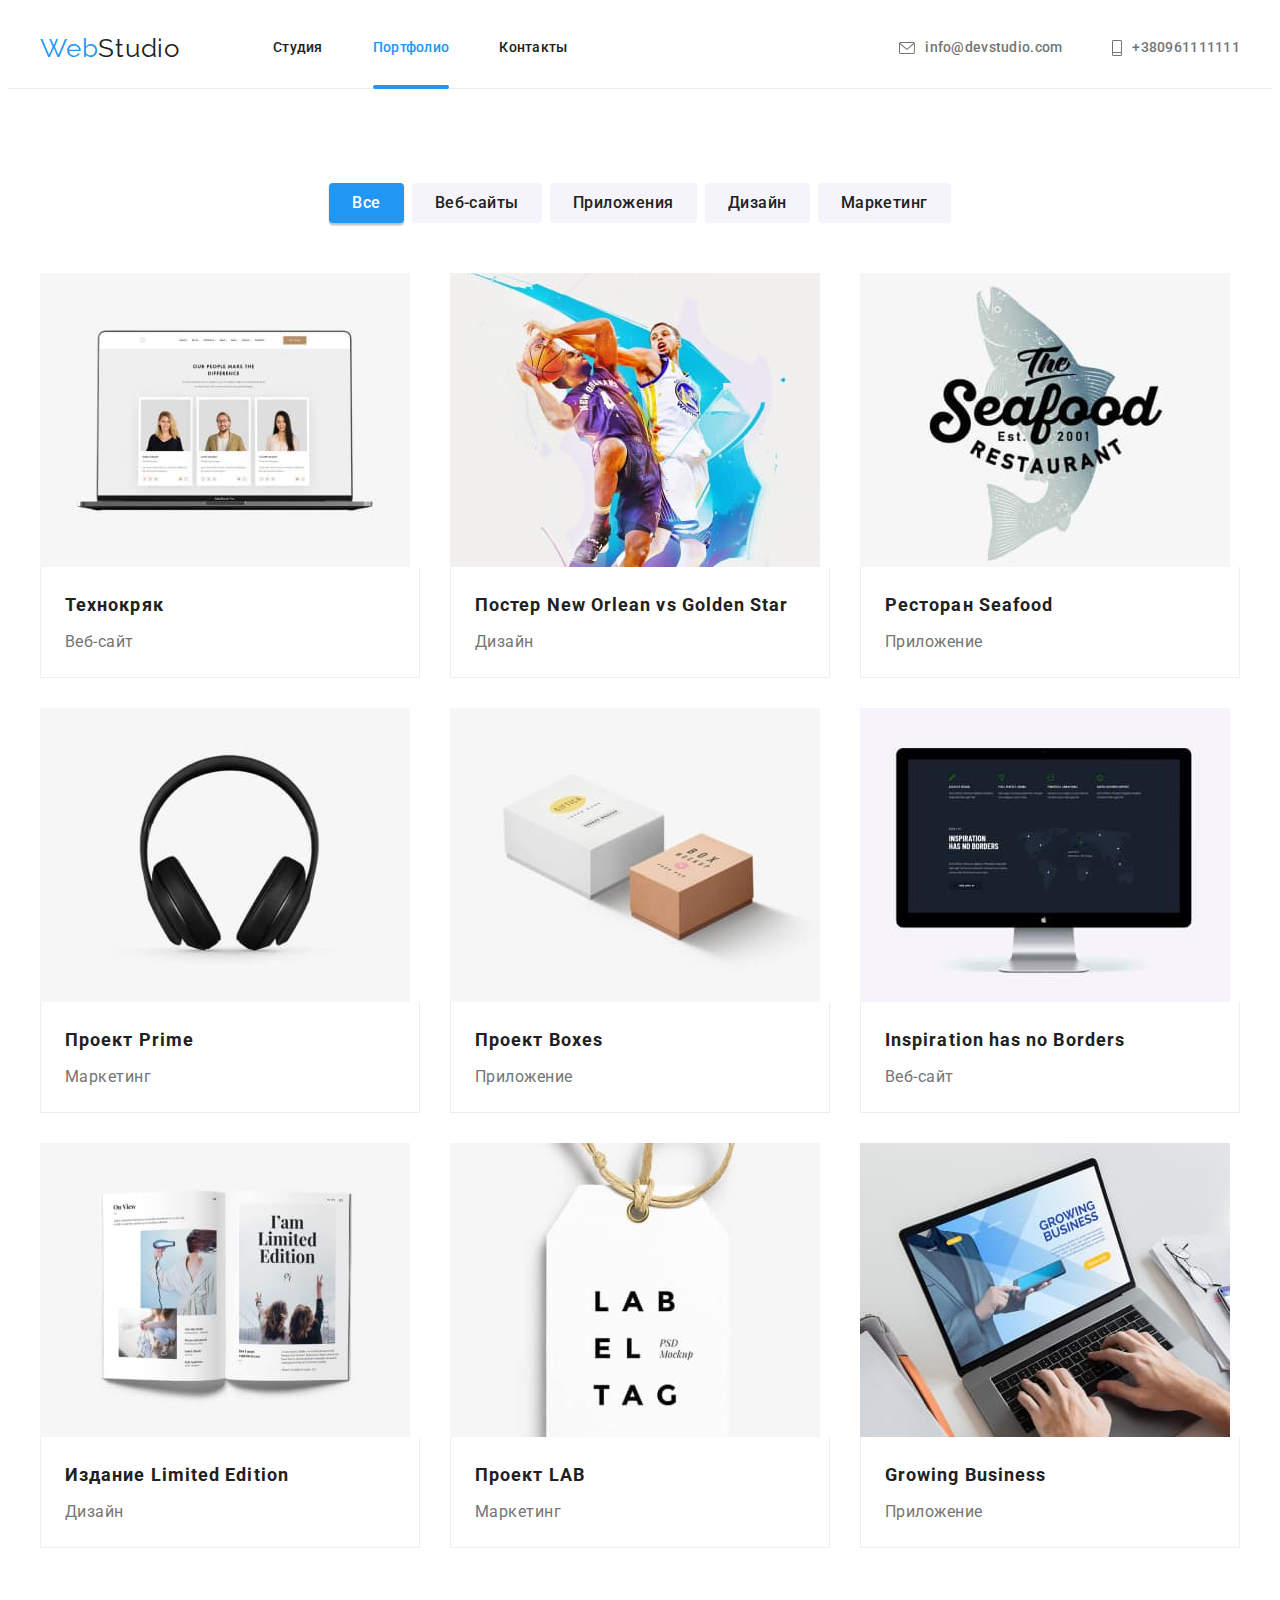
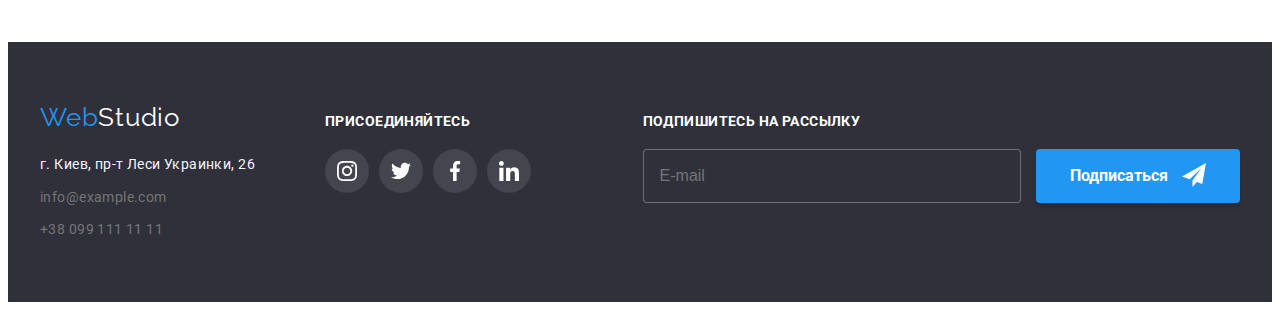
==== commit 1da10138: "dz7.3" ====
--- a/portfolio.html
+++ b/portfolio.html
@@ -238,7 +238,7 @@
         <div class="footer-cont-item footer-icons">
             <h3 class="footer-icons__title">ПРИСОЕДИНЯЙТЕСЬ</h3>
             <ul class="team-list list">
-                <li class="team-list__item">
+                <li class="team-list__border-item">
                     <a href="" class="team-list__link" target="_blank" rel="noopener noreferrer">
                         <svg class="team-list__icon" width="20" height="20">
                             <use href="./images/icons.svg#icon-instagram"></use>
@@ -246,7 +246,7 @@
 
                     </a>
                 </li>
-                <li class="team-list__item">
+                <li class="team-list__border-item">
                     <a href="" class="team-list__link" target="_blank" rel="noopener noreferrer">
                         <svg class="team-list__icon" width="20" height="20">
                             <use href="./images/icons.svg#icon-twitter"></use>
@@ -254,14 +254,14 @@
 
                     </a>
                 </li>
-                <li class="team-list__item">
+                <li class="team-list__border-item">
                     <a href="" class="team-list__link" target="_blank" rel="noopener noreferrer">
                         <svg class="team-list__icon" width="20" height="20">
                             <use href="./images/icons.svg#icon-facebook"></use>
                         </svg>
                     </a>
                 </li>
-                <li class="team-list__item">
+                <li class="team-list__team-list__border-item">
                     <a href="" class="team-list__link" target="_blank" rel="noopener noreferrer">
                         <svg class="team-list__icon" width="20" height="20">
                             <use href="./images/icons.svg#icon-linkedin"></use>
--- a/css/main.min.css
+++ b/css/main.min.css
@@ -1,2 +1,2 @@
-:root{--first-color: #212121;--accent-color: #2196f3;--second-color: #757575;--other-color: #ffffff;--btn-color: #188ce8;--main-color: #2f303a;--filters-color: #f5f4fa;--icon-color: #afb1b8;--white-rgvn: rgba(255, 255, 255, 0.1);--transition: 250ms cubic-bezier(0.4, 0, 0.2, 1);--plaseholder-color: rgba(117, 117, 117, 0.5)}body{font-family:"Roboto", sans-serif;color:var(--second-color);font-size:14px;line-height:1.71;letter-spacing:0.03em}p,h1,h2,h3,h4,h5,h6{margin:0}ul{margin:0;padding:0}img{display:block;height:auto}.button{cursor:pointer}address{font-style:normal}.list{list-style:none}.link{text-decoration:none;color:inherit}.logo{font-family:"Raleway";font-size:26px;line-height:1.19;letter-spacing:0.03em;color:var(--accent-color);display:block}.header__logo{margin-right:93px}.logo-header{color:var(--first-color)}.logo-footer{color:var(--other-color)}.nav-list__item:not(:last-child){margin-right:50px}.nav-list{color:var(--first-color)}.nav-list{display:flex}.header{border-bottom:1px solid #ececec}.header-container{display:flex;align-items:center}.header-contact{display:flex;margin-left:auto}.header-contact__item:not(:last-child){margin-right:50px}.header-contact__icon{margin-right:10px;fill:currentColor}.nav-list__link{font-weight:500;line-height:1.14;letter-spacing:0.02em;padding-top:32px;padding-bottom:32px;display:flex;align-items:center;transition:color var(--transition)}.nav-list__link:hover,.nav-list__link:focus{color:var(--accent-color)}.nav-list__link.link-current{color:var(--accent-color);position:relative}.link-current::after{content:" ";width:100%;height:4px;border-radius:2px;position:absolute;background-color:var(--accent-color);left:0;bottom:-1px}.container{width:1200px;padding-left:15px;padding-right:15px;margin:0 auto}.visually-hidden{position:absolute;white-space:nowrap;width:1px;height:1px;overflow:hidden;border:0;padding:0;clip:rect(0 0 0 0);clip-path:inset(50%);margin:-1px}.hero{background:var(--main-color);text-align:center;padding-top:200px;padding-bottom:200px;background-image:linear-gradient(rgba(47,48,58,0.4), rgba(47,48,58,0.4)),url(../images/button.jpg);background-repeat:no-repeat;background-position:center;background-size:cover;max-width:1600px;margin-right:auto;margin-left:auto}.main-title{font-weight:900;font-size:44px;line-height:1.36;color:var(--other-color);text-transform:uppercase;margin-bottom:30px;max-width:696px;letter-spacing:0.06em;margin-left:auto;margin-right:auto}.main-btn{font-family:"Roboto";font-weight:700;font-size:16px;line-height:1.88;color:var(--other-color);background-color:var(--accent-color);cursor:pointer;border-radius:4px;padding:10px 32px;min-width:200px;border-color:transparent;box-shadow:0px 4px 4px rgba(0,0,0,0.15);transition:background-color var(--transition)}.main-btn:hover,.main-btn:focus{background-color:var(--btn-color)}.card-set__title{font-size:14px;line-height:1.14;text-transform:uppercase;color:var(--first-color);font-weight:700;margin-bottom:10px}.card-set__item{flex-basis:calc(100% / 4 - 30px)}.hero-icons{border-radius:4px;height:120px;background:var(--filters-color);margin-bottom:30px;display:flex;justify-content:center;align-items:center}.item{margin-left:30px;margin-top:30px}.pre-about{padding-top:0px}.pre-about__item{flex-basis:calc(100% / 3 - 30px);position:relative}.pre-about-div__text{font-weight:700;line-height:calc(16 / 14);color:var(--other-color);text-transform:uppercase;text-align:center}.pre-about-div{width:100%;height:70px;display:flex;background-color:rgba(47,48,58,0.8);justify-content:center;align-items:center;position:absolute;bottom:0}.pre-about__title{font-size:36px;line-height:1.17;color:var(--first-color);text-align:center;margin-bottom:50px}.pre-about__list{display:flex;flex-wrap:wrap;margin-left:-30px;margin-top:-30px}.team{background-color:var(--filters-color)}.team-border__title{font-size:16px;line-height:1.19;text-align:center;color:var(--first-color);margin-bottom:10px}.team_list__item{box-shadow:0px 1px 3px rgba(0,0,0,0.12),0px 1px 1px rgba(0,0,0,0.14),0px 2px 1px rgba(0,0,0,0.2);border-radius:0px 0px 4px 4px;background:var(--other-color);flex-basis:calc(100% / 4 - 30px)}.team-border__text{line-height:1.19;text-align:center;margin-bottom:16px}.team-border{padding-top:30px;padding-bottom:30px}.team-list__icon{fill:currentColor}.team-list__link{width:44px;height:44px;background-color:var(--other-color);display:flex;justify-content:center;align-items:center;border-radius:50%;color:var(--icon-color);background-color:var(--white-rgvn)}.team-list__link:hover,.team-list__link:focus{background-color:#2196f3}.team-list__link:hover+.social-icon,.team-list__link:focus+.social-icon{fill:#ffffff}.team-list{display:flex;justify-content:center}.team-list__item+.team-list__item{margin-left:10px}.team__list{display:flex;flex-wrap:wrap;margin-left:-30px;margin-top:-30px}.team-title{font-size:36px;line-height:1.17;color:var(--first-color);text-align:center;margin-bottom:50px}.clients__link{height:92px;border-color:var(--icon-color);border-radius:4px;border-width:1px;border-style:solid;display:flex;justify-content:center;align-items:center;color:var(--icon-color)}.clients__link:hover,.clients__link:focus{color:var(--accent-color)}.clients__link:hover,.clients__link:focus{border-color:var(--accent-color)}.clients__list{display:flex}.clients__svg{fill:currentColor;width:106px;height:60px}.clients__item{flex-basis:calc(100% / 6 - 30px)}.clients__title{font-size:36px;line-height:1.17;color:var(--first-color);text-align:center;margin-bottom:50px}.clients-list{display:flex;flex-wrap:wrap;margin-left:-30px;margin-top:-30px}.footer{background-color:var(--main-color);padding-top:60px;padding-bottom:60px}.logo-footer{color:var(--other-color)}.footer-logo__logo{margin-bottom:20px}.footer-cont-item:not(:last-child){margin-right:70px}.footer-cont-item:last-child{margin-left:auto}.footer-list__item:not(:last-child){margin-bottom:9px}.address-link{color:var(--filters-color)}.address-link:hover,.address-link:focus{color:var(--btn-color)}.footer-list__link{color:var(--second-color)}.footer-list__link:hover,.footer-list__link:focus .filters-current{color:var(--accent-color)}.footer .team-list__link{color:var(--other-color)}.footer-icons__title{color:#ffffff;margin-bottom:20px;font-size:14px;line-height:16px}.footer-container{display:flex;align-items:baseline}.footer-form{display:flex;justify-content:flex-end;margin-left:93px;flex-grow:1}.footer-text-form{font-weight:700;font-size:14px;line-height:calc(16 / 14);color:var(--other-color);margin-bottom:20px;text-transform:uppercase}.footer-input{border-radius:4px;border:1px solid rgba(255,255,255,0.3);font-weight:400;font-size:16px;line-height:calc(20 / 16);color:rgba(255,255,255,0.6);background-color:var(--main-color);outline:none;width:358px;height:50px;margin-right:12px;padding-left:16px}.footer-input:hover,.footer-input:focus{border-color:var(--accent-color)}.footer-form-icon{width:24px;height:24px;margin-left:10px;margin-bottom:-6px}.backdrop{position:absolute;top:0;width:100vw;height:100vh;background-color:rgba(0,0,0,0.2);transition:opacity var(--transition),visibility var(--transition)}.modal{width:528px;min-height:581px;background-color:var(--other-color);border-radius:5px;position:absolute;top:50%;left:50%;transform:translate(-50%, -50%);transition:transform var(--transition);padding:40px}.modal-svg{width:11px;height:11px;display:flex;align-items:center;justify-content:center;transition:color var(--transition)}.modal-close{width:30px;height:30px;border-radius:50%;border:1px solid rgba(0,0,0,0.1);background-color:var(--other-color);display:flex;align-items:center;justify-content:center;position:absolute;top:8px;right:8px}.modal-close:hover,.modal-close:focus .modal-svg{fill:var(--accent-color)}.backdrop.is-hidden{opacity:0;pointer-events:none;visibility:hidden}.backdrop.is-hidden .modal{transform:translate(-50%, -50%) scale(0)}.modal-title{font-size:20px;line-height:23px;text-align:center;letter-spacing:0.03em;color:#212121;font-weight:bold;margin-bottom:12px}.form-input{width:100%;height:40px;border:1px solid rgba(33,33,33,0.2);border-radius:4px;padding-left:42px;transition:border-color var(--transition)}.form-input:hover,.form-input:focus{border:1px solid var(--accent-color)}.form-input:focus,.form-input:hover+.input-icon{fill:var(--accent-color)}.form-field :not(:last-child){margin-bottom:12px}.form-field-wrapper{margin-bottom:20px}.form-text{width:100%;height:120px;border:1px solid rgba(33,33,33,0.2);border-radius:4px;padding:12px 16px;resize:none}.form-text:focus,.form-text:hover{border-color:var(--accent-color)}.form-text::placeholder{color:var(--plaseholder-color)}.input-text{display:block;font-weight:400;font-size:12px;line-height:calc(14 / 12);color:var(--second-color);margin-bottom:4px}.input-wrap{position:relative}.input-icon{position:absolute;left:14px;top:40%;transform:translateY(-50%);transition:fill var(--transition)}.form-policy{margin-bottom:30px}.check-text{font-size:14px;line-height:1.7;color:var(--second-color);display:flex;align-items:center;justify-content:center;cursor:pointer}.check-text .span-check{width:15px;height:15px;border:2px solid #000;border-radius:2px;margin-right:7px;display:flex;align-items:center;justify-content:center}.span-check:hover,.span-check:focus{fill:var(--transition)}.policy-icon{fill:transparent}.policy-check:checked+.check-text .span-check{border:2px solid var(--accent-color);background-color:var(--accent-color)}.policy-check:checked+.check-text .policy-icon{fill:var(--other-color)}.policy-check:hover+.check-text .span-check,.policy-check:focus+.check-text .span-check{border:2px solid var(--accent-color)}.modal-link{border-bottom:1px solid var(--btn-color);color:var(--btn-color);margin-left:3px}.modal-button{display:flex;justify-content:center;align-items:center}.button-modal{margin-left:auto;margin-right:auto;display:block}.filters-btn{font-family:"Roboto";font-weight:500;font-size:16px;line-height:1.62;text-align:center;letter-spacing:0.03em;color:var(--first-color);background:#f5f4fa;border-radius:4px;border:1px solid transparent;padding:6px 22px}.filters-btn:hover,.filters-btn:focus .filters-current{box-shadow:0px 3px 1px rgba(0,0,0,0.1),0px 1px 2px rgba(0,0,0,0.08),0px 2px 2px rgba(0,0,0,0.12);color:var(--other-color);background-color:var(--accent-color)}.filters-list{margin-bottom:50px;display:flex;justify-content:center}.filters-item:not(:last-child){margin-right:8px}.content-link{display:flex;flex-direction:column}.content-link:hover,.content-link:focus{box-shadow:1px 4px 6px rgba(0,0,0,0.16),0 4px 4px rgba(0,0,0,0.06),0 1px 1px rgba(0,0,0,0.12)}.content-item{flex-basis:calc(100% / 3 - 30px)}.content-item:hover .content-img-text{transform:translateY(0)}.content-border{background:var(--other-color);border-left:1px solid #eeeeee;border-right:1px solid #eeeeee;border-bottom:1px solid #eeeeee;padding-top:20px;padding-bottom:20px;padding-right:24px;padding-left:24px}.content-title{font-weight:700;font-size:18px;line-height:2;letter-spacing:0.06em;color:var(--first-color);margin-bottom:4px}.content-text{font-style:normal;font-size:16px;line-height:1.87;letter-spacing:0.03em;color:var(--second-color);list-style:none}.content-img-text{position:absolute;top:0;left:0;padding-top:63px;padding-left:24px;font-size:18px;width:322px;line-height:calc(28 / 18);background-color:rgba(33,150,243,0.9);color:var(--other-color);height:100%;transform:translateY(100%);transition:250ms}.content-div-text{position:relative;overflow:hidden;width:100%;height:100%;top:0;left:0}.card-set{display:flex;flex-wrap:wrap;margin-left:-30px;margin-top:-30px}
+:root{--first-color: #212121;--accent-color: #2196f3;--second-color: #757575;--other-color: #ffffff;--btn-color: #188ce8;--main-color: #2f303a;--filters-color: #f5f4fa;--icon-color: #afb1b8;--white-rgvn: rgba(255, 255, 255, 0.1);--transition: 250ms cubic-bezier(0.4, 0, 0.2, 1);--plaseholder-color: rgba(117, 117, 117, 0.5)}body{font-family:"Roboto", sans-serif;color:var(--second-color);font-size:14px;line-height:1.71;letter-spacing:0.03em}p,h1,h2,h3,h4,h5,h6{margin:0}ul{margin:0;padding:0}img{display:block;height:auto}.button{cursor:pointer}address{font-style:normal}.list{list-style:none}.link{text-decoration:none;color:inherit}.list{list-style:none}.link{text-decoration:none;color:inherit}.logo{font-family:"Raleway";font-size:26px;line-height:1.19;letter-spacing:0.03em;color:var(--accent-color);display:block}.header__logo{margin-right:93px}.logo-header{color:var(--first-color)}.logo-footer{color:var(--other-color)}.nav-list__item:not(:last-child){margin-right:50px}.nav-list{color:var(--first-color)}.nav-list{display:flex}.header{border-bottom:1px solid #ececec}.header-container{display:flex;align-items:center}.header-contact{display:flex;margin-left:auto}.header-contact__item:not(:last-child){margin-right:50px}.header-contact__icon{margin-right:10px;fill:currentColor}.nav-list__link{font-weight:500;line-height:1.14;letter-spacing:0.02em;padding-top:32px;padding-bottom:32px;display:flex;align-items:center;transition:color var(--transition)}.nav-list__link:hover,.nav-list__link:focus{color:var(--accent-color)}.nav-list__link.link-current{color:var(--accent-color);position:relative}.link-current::after{content:" ";width:100%;height:4px;border-radius:2px;position:absolute;background-color:var(--accent-color);left:0;bottom:-1px}.container{width:1200px;padding-left:15px;padding-right:15px;margin:0 auto}.visually-hidden{position:absolute;white-space:nowrap;width:1px;height:1px;overflow:hidden;border:0;padding:0;clip:rect(0 0 0 0);clip-path:inset(50%);margin:-1px}.hero{background:var(--main-color);text-align:center;padding-top:200px;padding-bottom:200px;background-image:linear-gradient(rgba(47,48,58,0.4), rgba(47,48,58,0.4)),url(../images/button.jpg);background-repeat:no-repeat;background-position:center;background-size:cover;max-width:1600px;margin-right:auto;margin-left:auto}.main-title{font-weight:900;font-size:44px;line-height:1.36;color:var(--other-color);text-transform:uppercase;margin-bottom:30px;max-width:696px;letter-spacing:0.06em;margin-left:auto;margin-right:auto}.main-btn{font-family:"Roboto";font-weight:700;font-size:16px;line-height:1.88;color:var(--other-color);background-color:var(--accent-color);cursor:pointer;border-radius:4px;padding:10px 32px;min-width:200px;border-color:transparent;box-shadow:0px 4px 4px rgba(0,0,0,0.15);transition:background-color var(--transition)}.main-btn:hover,.main-btn:focus{background-color:var(--btn-color)}.team-list__link{width:44px;height:44px;background-color:var(--other-color);display:flex;justify-content:center;align-items:center;border-radius:50%;color:var(--icon-color);background-color:var(--white-rgvn)}.team-list__link:hover,.team-list__link:focus{background-color:#2196f3;color:var(--other-color)}.team-list__link:hover+.social-icon,.team-list__link:focus+.social-icon{fill:#ffffff}.team-list__border-item{margin-right:10px}.card-set__title{font-size:14px;line-height:1.14;text-transform:uppercase;color:var(--first-color);font-weight:700;margin-bottom:10px}.card-set__item{flex-basis:calc(100% / 4 - 30px)}.hero-icons{border-radius:4px;height:120px;background:var(--filters-color);margin-bottom:30px;display:flex;justify-content:center;align-items:center}.item{margin-left:30px;margin-top:30px}.pre-about{padding-top:0px}.pre-about__item{flex-basis:calc(100% / 3 - 30px);position:relative}.pre-about-div__text{font-weight:700;line-height:calc(16 / 14);color:var(--other-color);text-transform:uppercase;text-align:center}.pre-about-div{width:100%;height:70px;display:flex;background-color:rgba(47,48,58,0.8);justify-content:center;align-items:center;position:absolute;bottom:0}.pre-about__title{font-size:36px;line-height:1.17;color:var(--first-color);text-align:center;margin-bottom:50px}.card-set{display:flex;flex-wrap:wrap;margin-left:-30px;margin-top:-30px}.team-list__item{box-shadow:0px 1px 3px rgba(0,0,0,0.12),0px 1px 1px rgba(0,0,0,0.14),0px 2px 1px rgba(0,0,0,0.2);border-radius:0px 0px 4px 4px;background:var(--other-color);flex-basis:calc(100% / 4 - 30px)}.team{background-color:var(--filters-color)}.team-border__title{font-size:16px;line-height:1.19;text-align:center;color:var(--first-color);margin-bottom:10px}.team_list__item{box-shadow:0px 1px 3px rgba(0,0,0,0.12),0px 1px 1px rgba(0,0,0,0.14),0px 2px 1px rgba(0,0,0,0.2);border-radius:0px 0px 4px 4px;background:var(--other-color);flex-basis:calc(100% / 4 - 30px)}.team-border__text{line-height:1.19;text-align:center;margin-bottom:16px}.team-border{padding-top:30px;padding-bottom:30px}.team-list__icon{fill:currentColor}.team-list{display:flex;justify-content:center}.team-title{font-size:36px;line-height:1.17;color:var(--first-color);text-align:center;margin-bottom:50px}.clients__link{height:92px;border-color:var(--icon-color);border-radius:4px;border-width:1px;border-style:solid;display:flex;justify-content:center;align-items:center;color:var(--icon-color)}.clients__link:hover,.clients__link:focus{color:var(--accent-color)}.clients__link:hover,.clients__link:focus{border-color:var(--accent-color)}.clients__list{display:flex}.clients__svg{fill:currentColor;width:106px;height:60px}.clients__item{flex-basis:calc(100% / 6 - 30px)}.clients__title{font-size:36px;line-height:1.17;color:var(--first-color);text-align:center;margin-bottom:50px}.footer{background-color:var(--main-color);padding-top:60px;padding-bottom:60px}.logo-footer{color:var(--other-color)}.footer-logo__logo{margin-bottom:20px}.footer-cont-item:not(:last-child){margin-right:70px}.footer-cont-item:last-child{margin-left:auto}.footer-list__item:not(:last-child){margin-bottom:9px}.address-link{color:var(--filters-color)}.address-link:hover,.address-link:focus{color:var(--btn-color)}.footer-list__link{color:var(--second-color)}.footer-list__link:hover,.footer-list__link:focus .filters-current{color:var(--accent-color)}.footer .team-list__link{color:var(--other-color)}.footer-icons__title{color:#ffffff;margin-bottom:20px;font-size:14px;line-height:16px}.footer-container{display:flex;align-items:baseline}.footer-form{display:flex;justify-content:flex-end;margin-left:93px;flex-grow:1}.footer-text-form{font-weight:700;font-size:14px;line-height:calc(16 / 14);color:var(--other-color);margin-bottom:20px;text-transform:uppercase}.footer-input{border-radius:4px;border:1px solid rgba(255,255,255,0.3);font-weight:400;font-size:16px;line-height:calc(20 / 16);color:rgba(255,255,255,0.6);background-color:var(--main-color);outline:none;width:358px;height:50px;margin-right:12px;padding-left:16px}.footer-input:hover,.footer-input:focus{border-color:var(--accent-color)}.footer-form-icon{width:24px;height:24px;margin-left:10px;margin-bottom:-6px}.backdrop{position:absolute;top:0;width:100vw;height:100vh;background-color:rgba(0,0,0,0.2);transition:opacity var(--transition),visibility var(--transition)}.modal{width:528px;min-height:581px;background-color:var(--other-color);border-radius:5px;position:absolute;top:50%;left:50%;transform:translate(-50%, -50%);transition:transform var(--transition);padding:40px}.modal-svg{width:11px;height:11px;display:flex;align-items:center;justify-content:center;transition:color var(--transition)}.modal-close{width:30px;height:30px;border-radius:50%;border:1px solid rgba(0,0,0,0.1);background-color:var(--other-color);display:flex;align-items:center;justify-content:center;position:absolute;top:8px;right:8px}.modal-close:hover,.modal-close:focus .modal-svg{fill:var(--accent-color)}.backdrop.is-hidden{opacity:0;pointer-events:none;visibility:hidden}.backdrop.is-hidden .modal{transform:translate(-50%, -50%) scale(0)}.modal-title{font-size:20px;line-height:23px;text-align:center;letter-spacing:0.03em;color:#212121;font-weight:bold;margin-bottom:12px}.form-input{width:100%;height:40px;border:1px solid rgba(33,33,33,0.2);border-radius:4px;padding-left:42px;transition:border-color var(--transition)}.form-input:hover,.form-input:focus{border:1px solid var(--accent-color)}.form-input:focus,.form-input:hover+.input-icon{fill:var(--accent-color)}.form-field :not(:last-child){margin-bottom:12px}.form-field-wrapper{margin-bottom:20px}.form-text{width:100%;height:120px;border:1px solid rgba(33,33,33,0.2);border-radius:4px;padding:12px 16px;resize:none}.form-text:focus,.form-text:hover{border-color:var(--accent-color)}.form-text::placeholder{color:var(--plaseholder-color)}.input-text{display:block;font-weight:400;font-size:12px;line-height:calc(14 / 12);color:var(--second-color);margin-bottom:4px}.input-wrap{position:relative}.input-icon{position:absolute;left:14px;top:40%;transform:translateY(-50%);transition:fill var(--transition)}.form-policy{margin-bottom:30px}.check-text{font-size:14px;line-height:1.7;color:var(--second-color);display:flex;align-items:center;justify-content:center;cursor:pointer}.check-text .span-check{width:15px;height:15px;border:2px solid #000;border-radius:2px;margin-right:7px;display:flex;align-items:center;justify-content:center}.span-check:hover,.span-check:focus{fill:var(--transition)}.policy-icon{fill:transparent}.policy-check:checked+.check-text .span-check{border:2px solid var(--accent-color);background-color:var(--accent-color)}.policy-check:checked+.check-text .policy-icon{fill:var(--other-color)}.policy-check:hover+.check-text .span-check,.policy-check:focus+.check-text .span-check{border:2px solid var(--accent-color)}.modal-link{border-bottom:1px solid var(--btn-color);color:var(--btn-color);margin-left:3px}.modal-button{display:flex;justify-content:center;align-items:center}.button-modal{margin-left:auto;margin-right:auto;display:block}.filters-btn{font-family:"Roboto";font-weight:500;font-size:16px;line-height:1.62;text-align:center;letter-spacing:0.03em;color:var(--first-color);background:#f5f4fa;border-radius:4px;border:1px solid transparent;padding:6px 22px}.filters-btn:hover,.filters-btn:focus{box-shadow:0px 3px 1px rgba(0,0,0,0.1),0px 1px 2px rgba(0,0,0,0.08),0px 2px 2px rgba(0,0,0,0.12);color:var(--other-color);background-color:var(--accent-color)}.filters-current{box-shadow:0px 3px 1px rgba(0,0,0,0.1),0px 1px 2px rgba(0,0,0,0.08),0px 2px 2px rgba(0,0,0,0.12);color:var(--other-color);background-color:var(--accent-color)}.filters-list{margin-bottom:50px;display:flex;justify-content:center}.filters-item:not(:last-child){margin-right:8px}.content-link{display:flex;flex-direction:column}.content-link:hover,.content-link:focus{box-shadow:1px 4px 6px rgba(0,0,0,0.16),0 4px 4px rgba(0,0,0,0.06),0 1px 1px rgba(0,0,0,0.12)}.content-item{flex-basis:calc(100% / 3 - 30px)}.content-item:hover .content-img-text{transform:translateY(0)}.content-border{background:var(--other-color);border-left:1px solid #eeeeee;border-right:1px solid #eeeeee;border-bottom:1px solid #eeeeee;padding-top:20px;padding-bottom:20px;padding-right:24px;padding-left:24px}.content-title{font-weight:700;font-size:18px;line-height:2;letter-spacing:0.06em;color:var(--first-color);margin-bottom:4px}.content-text{font-style:normal;font-size:16px;line-height:1.87;letter-spacing:0.03em;color:var(--second-color);list-style:none}.content-img-text{position:absolute;top:0;left:0;padding-top:63px;padding-left:24px;font-size:18px;width:322px;line-height:calc(28 / 18);background-color:rgba(33,150,243,0.9);color:var(--other-color);height:100%;transform:translateY(100%);transition:250ms}.content-div-text{position:relative;overflow:hidden;width:100%;height:100%;top:0;left:0}.card-set{display:flex;flex-wrap:wrap;margin-left:-30px;margin-top:-30px}.section{padding-top:94px;padding-bottom:94px}
 /*# sourceMappingURL=main.min.css.map */